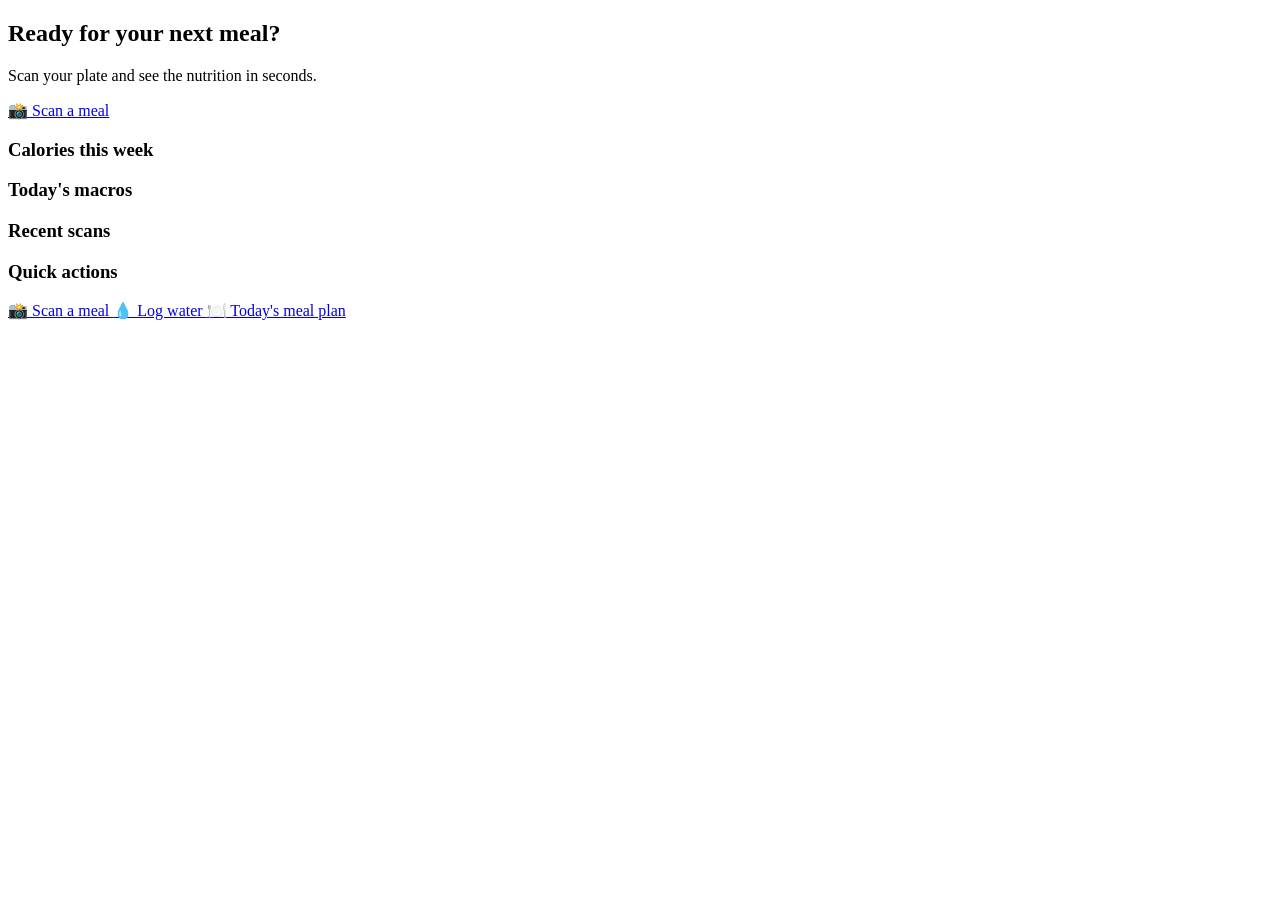
==== src/main/resources/static/dashboard.html @ 0609ef8a "Initial commit" ====
<!doctype html>

<html lang="en">

<head>

    <meta charset="utf-8">

    <meta
        name="viewport"
        content="width=device-width, initial-scale=1"
    >

    <title>
        Home · NutriScan AI
    </title>

    <link
        rel="stylesheet"
        href="/css/style.css"
    >

</head>

<body>

    <div
        id="view"
        class="hide"
    >

        <div class="banner">

            <div>

                <h2>
                    Ready for your next meal?
                </h2>

                <p>
                    Scan your plate and see the nutrition in seconds.
                </p>

            </div>

            <a
                class="btn primary"
                href="/scan.html"
            >
                📸 Scan a meal
            </a>

        </div>


        <div
            class="grid g4"
            id="stats"
        ></div>


        <div class="grid g21 mt">

            <div class="card">

                <h3>
                    Calories this week
                </h3>

                <div id="chart"></div>

            </div>


            <div class="card">

                <h3>
                    Today's macros
                </h3>

                <div id="don"></div>

            </div>

        </div>


        <div class="grid g21 mt">

            <div class="card">

                <h3>
                    Recent scans
                </h3>

                <div
                    class="list"
                    id="recent"
                ></div>

            </div>


            <div class="card">

                <h3>
                    Quick actions
                </h3>

                <div class="list">

                    <a
                        class="btn primary"
                        href="/scan.html"
                    >
                        📸 Scan a meal
                    </a>

                    <a
                        class="btn"
                        href="/water.html"
                    >
                        💧 Log water
                    </a>

                    <a
                        class="btn"
                        href="/mealplan.html"
                    >
                        🍽️ Today's meal plan
                    </a>

                </div>

            </div>

        </div>

    </div>


    <script src="/js/app.js"></script>


    <script>

        (async () => {

            const me = await NS.shell(
                "dashboard",
                'Home',
                'Your day at a glance'
            );


            const [s, r] = await Promise.all([
                NS.api('/stats'),
                NS.api('/scans?limit=5')
            ]);


            const t = s.today;


            const card = (l, v, u, pct) =>
                `<div class="card stat">

                    <small>
                        ${l}
                    </small>

                    <b>
                        ${v}

                        <small
                            style="display:inline;font-size:.9rem"
                        >
                            ${u}
                        </small>

                    </b>

                    <div class="bar">

                        <span
                            style="width:${Math.min(100, pct)}%"
                        ></span>

                    </div>

                </div>`;


            document.getElementById('stats').innerHTML =
                card(
                    '🔥 Calories today',
                    t.calories,
                    '/ ' + me.calTarget + ' kcal',
                    t.calories / me.calTarget * 100
                )

                +

                card(
                    '🥩 Protein today',
                    t.protein,
                    '/ ' + me.proteinTarget + ' g',
                    t.protein / me.proteinTarget * 100
                )

                +

                card(
                    '💧 Water today',
                    (t.water / 1000).toFixed(2),
                    '/ ' + me.waterTarget + ' L',
                    t.water / (me.waterTarget * 1000) * 100
                )

                +

                card(
                    '🔥 Scan streak',
                    s.streak,
                    'days',
                    s.streak / 7 * 100
                );


            NS.bars(
                document.getElementById('chart'),
                s.days,
                'calories'
            );


            NS.donut(
                document.getElementById('don'),
                t.protein,
                t.carbs,
                t.fat
            );


            document.getElementById('recent').innerHTML =
                r.length
                    ? r.map(NS.scanRow).join('')
                    : '<p class="empty">No scans yet. Scan your first meal to see it here.</p>';


        })().catch(
            e => console.error(e)
        );

    </script>

</body>

</html>
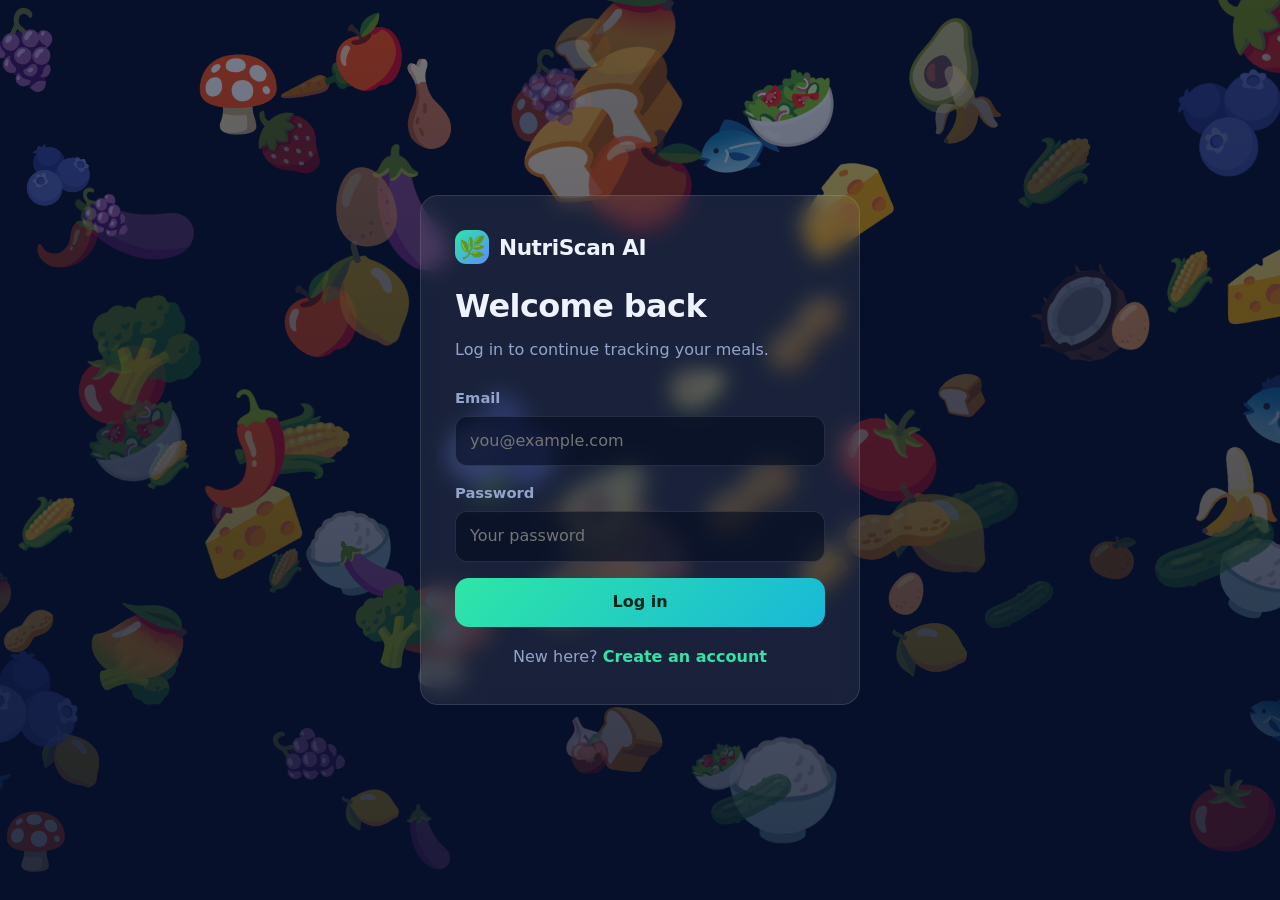
==== commit 0ab7b92f: "Spring Boot + MySQL backend, AI detection, layout fixes and deploy config" ====
--- a/src/main/resources/static/dashboard.html
+++ b/src/main/resources/static/dashboard.html
@@ -1,259 +1,11 @@
-<!doctype html>
-
-<html lang="en">
-
-<head>
-
-    <meta charset="utf-8">
-
-    <meta
-        name="viewport"
-        content="width=device-width, initial-scale=1"
-    >
-
-    <title>
-        Home · NutriScan AI
-    </title>
-
-    <link
-        rel="stylesheet"
-        href="/css/style.css"
-    >
-
-</head>
-
-<body>
-
-    <div
-        id="view"
-        class="hide"
-    >
-
-        <div class="banner">
-
-            <div>
-
-                <h2>
-                    Ready for your next meal?
-                </h2>
-
-                <p>
-                    Scan your plate and see the nutrition in seconds.
-                </p>
-
-            </div>
-
-            <a
-                class="btn primary"
-                href="/scan.html"
-            >
-                📸 Scan a meal
-            </a>
-
-        </div>
-
-
-        <div
-            class="grid g4"
-            id="stats"
-        ></div>
-
-
-        <div class="grid g21 mt">
-
-            <div class="card">
-
-                <h3>
-                    Calories this week
-                </h3>
-
-                <div id="chart"></div>
-
-            </div>
-
-
-            <div class="card">
-
-                <h3>
-                    Today's macros
-                </h3>
-
-                <div id="don"></div>
-
-            </div>
-
-        </div>
-
-
-        <div class="grid g21 mt">
-
-            <div class="card">
-
-                <h3>
-                    Recent scans
-                </h3>
-
-                <div
-                    class="list"
-                    id="recent"
-                ></div>
-
-            </div>
-
-
-            <div class="card">
-
-                <h3>
-                    Quick actions
-                </h3>
-
-                <div class="list">
-
-                    <a
-                        class="btn primary"
-                        href="/scan.html"
-                    >
-                        📸 Scan a meal
-                    </a>
-
-                    <a
-                        class="btn"
-                        href="/water.html"
-                    >
-                        💧 Log water
-                    </a>
-
-                    <a
-                        class="btn"
-                        href="/mealplan.html"
-                    >
-                        🍽️ Today's meal plan
-                    </a>
-
-                </div>
-
-            </div>
-
-        </div>
-
-    </div>
-
-
-    <script src="/js/app.js"></script>
-
-
-    <script>
-
-        (async () => {
-
-            const me = await NS.shell(
-                "dashboard",
-                'Home',
-                'Your day at a glance'
-            );
-
-
-            const [s, r] = await Promise.all([
-                NS.api('/stats'),
-                NS.api('/scans?limit=5')
-            ]);
-
-
-            const t = s.today;
-
-
-            const card = (l, v, u, pct) =>
-                `<div class="card stat">
-
-                    <small>
-                        ${l}
-                    </small>
-
-                    <b>
-                        ${v}
-
-                        <small
-                            style="display:inline;font-size:.9rem"
-                        >
-                            ${u}
-                        </small>
-
-                    </b>
-
-                    <div class="bar">
-
-                        <span
-                            style="width:${Math.min(100, pct)}%"
-                        ></span>
-
-                    </div>
-
-                </div>`;
-
-
-            document.getElementById('stats').innerHTML =
-                card(
-                    '🔥 Calories today',
-                    t.calories,
-                    '/ ' + me.calTarget + ' kcal',
-                    t.calories / me.calTarget * 100
-                )
-
-                +
-
-                card(
-                    '🥩 Protein today',
-                    t.protein,
-                    '/ ' + me.proteinTarget + ' g',
-                    t.protein / me.proteinTarget * 100
-                )
-
-                +
-
-                card(
-                    '💧 Water today',
-                    (t.water / 1000).toFixed(2),
-                    '/ ' + me.waterTarget + ' L',
-                    t.water / (me.waterTarget * 1000) * 100
-                )
-
-                +
-
-                card(
-                    '🔥 Scan streak',
-                    s.streak,
-                    'days',
-                    s.streak / 7 * 100
-                );
-
-
-            NS.bars(
-                document.getElementById('chart'),
-                s.days,
-                'calories'
-            );
-
-
-            NS.donut(
-                document.getElementById('don'),
-                t.protein,
-                t.carbs,
-                t.fat
-            );
-
-
-            document.getElementById('recent').innerHTML =
-                r.length
-                    ? r.map(NS.scanRow).join('')
-                    : '<p class="empty">No scans yet. Scan your first meal to see it here.</p>';
-
-
-        })().catch(
-            e => console.error(e)
-        );
-
-    </script>
-
-</body>
-
-</html>+<!doctype html><html lang="en"><head><meta charset="utf-8"><meta name="viewport" content="width=device-width,initial-scale=1"><title>Home · NutriScan AI</title><link rel="stylesheet" href="css/style.css"></head><body><div id="view" class="hide"><div class="banner"><div><h2>Ready for your next meal?</h2><p>Scan your plate and see the nutrition in seconds.</p></div><a class="btn primary" href="scan.html">📸 Scan a meal</a></div>
+<div class="grid g4" id="stats"></div>
+<div class="grid g21 mt"><div class="card"><h3>Calories this week</h3><div id="chart"></div></div><div class="card"><h3>Today's macros</h3><div id="don"></div></div></div>
+<div class="grid g21 mt"><div class="card"><h3>Recent scans</h3><div class="list" id="recent"></div></div>
+<div class="card"><h3>Quick actions</h3><div class="list"><a class="btn primary" href="scan.html">📸 Scan a meal</a><a class="btn" href="water.html">💧 Log water</a><a class="btn" href="mealplan.html">🍽️ Today's meal plan</a></div></div></div></div><script src="js/config.js"></script><script src="js/app.js"></script><script>(async()=>{const me=await NS.shell("dashboard",'Home','Your day at a glance');
+const [s,r]=await Promise.all([NS.api('/stats'),NS.api('/scans?limit=5')]);const t=s.today;
+const card=(l,v,u,pct)=>`<div class="card stat"><small>${l}</small><b>${v}<small style="display:inline;font-size:.9rem"> ${u}</small></b><div class="bar"><span style="width:${Math.min(100,pct)}%"></span></div></div>`;
+document.getElementById('stats').innerHTML=card('🔥 Calories today',t.calories,'/ '+me.calTarget+' kcal',t.calories/me.calTarget*100)+card('🥩 Protein today',t.protein,'/ '+me.proteinTarget+' g',t.protein/me.proteinTarget*100)+card('💧 Water today',(t.water/1000).toFixed(2),'/ '+me.waterTarget+' L',t.water/(me.waterTarget*1000)*100)+card('🔥 Scan streak',s.streak,'days',s.streak/7*100);
+NS.bars(document.getElementById('chart'),s.days,'calories');NS.donut(document.getElementById('don'),t.protein,t.carbs,t.fat);
+document.getElementById('recent').innerHTML=r.length?r.map(NS.scanRow).join(''):'<p class="empty">No scans yet. Scan your first meal to see it here.</p>';
+})().catch(e=>console.error(e));</script></body></html>
--- a/src/main/resources/static/css/style.css
+++ b/src/main/resources/static/css/style.css
@@ -0,0 +1,846 @@
+@import url('https://fonts.googleapis.com/css2?family=Bricolage+Grotesque:wght@500;700;800&family=DM+Sans:wght@400;500;700&display=swap');
+
+:root {
+  --ink: #06102a;
+  --ink2: #0c1b42;
+  --panel: rgba(255,255,255,.055);
+  --line: rgba(255,255,255,.11);
+  --txt: #eef3ff;
+  --mut: #93a4cc;
+  --leaf: #2ee6a6;
+  --sky: #5b8cff;
+  --citrus: #ffb547;
+  --coral: #ff6b7a;
+  --r: 18px;
+}
+
+* {
+  box-sizing: border-box;
+  margin: 0;
+  padding: 0;
+}
+
+html {
+  scroll-behavior: smooth;
+}
+
+body {
+  font-family: 'DM Sans',system-ui,sans-serif;
+  color: var(--txt);
+  min-height: 100vh;
+  line-height: 1.55;
+  background: linear-gradient(rgba(6,16,42,.9),rgba(6,16,42,.95)),url('../img/bg.jpg') center/cover fixed,url('../img/food-bg.svg') center/cover fixed,var(--ink);
+}
+
+h1,
+h2,
+h3,
+.brand {
+  font-family: 'Bricolage Grotesque','DM Sans',system-ui,sans-serif;
+  letter-spacing: -.02em;
+}
+
+a {
+  color: inherit;
+  text-decoration: none;
+}
+
+button,
+input,
+select,
+textarea {
+  font: inherit;
+  color: inherit;
+}
+
+:focus-visible {
+  outline: 2px solid var(--leaf);
+  outline-offset: 2px;
+}
+
+.hide {
+  display: none!important;
+}
+
+.btn {
+  display: inline-flex;
+  align-items: center;
+  gap: 8px;
+  justify-content: center;
+  padding: 12px 22px;
+  border-radius: 14px;
+  border: 1px solid var(--line);
+  background: var(--panel);
+  cursor: pointer;
+  font-weight: 700;
+  transition: .2s;
+}
+
+.btn:hover {
+  border-color: var(--leaf);
+  transform: translateY(-1px);
+}
+
+.btn.primary {
+  background: linear-gradient(135deg,var(--leaf),#19b8d8);
+  color: #03241b;
+  border: 0;
+}
+
+.btn.danger {
+  border-color: #ff6b7a66;
+  color: var(--coral);
+}
+
+.btn.sm {
+  padding: 8px 14px;
+  font-size: .9rem;
+  border-radius: 11px;
+}
+
+.field {
+  display: flex;
+  flex-direction: column;
+  gap: 6px;
+  margin-bottom: 16px;
+}
+
+.field label {
+  font-weight: 700;
+  font-size: .92rem;
+  color: var(--mut);
+}
+
+.input {
+  background: rgba(3,10,30,.6);
+  border: 1px solid var(--line);
+  border-radius: 12px;
+  padding: 12px 14px;
+  width: 100%;
+}
+
+.input:focus {
+  border-color: var(--leaf);
+  outline: 0;
+}
+
+select.input option {
+  background: #0c1b42;
+}
+
+.shell {
+  display: grid;
+  grid-template-columns: 250px 1fr;
+  min-height: 100vh;
+}
+
+.side {
+  position: sticky;
+  top: 0;
+  height: 100vh;
+  padding: 24px 16px;
+  border-right: 1px solid var(--line);
+  background: rgba(4,10,28,.55);
+  backdrop-filter: blur(14px);
+  display: flex;
+  flex-direction: column;
+  gap: 6px;
+}
+
+.brand {
+  font-size: 1.35rem;
+  font-weight: 800;
+  display: flex;
+  align-items: center;
+  gap: 10px;
+  padding: 0 10px 18px;
+}
+
+.brand i {
+  width: 34px;
+  height: 34px;
+  border-radius: 11px;
+  background: linear-gradient(135deg,var(--leaf),var(--sky));
+  display: grid;
+  place-items: center;
+  font-style: normal;
+}
+
+.nav a {
+  display: flex;
+  align-items: center;
+  gap: 12px;
+  padding: 11px 14px;
+  border-radius: 12px;
+  color: var(--mut);
+  font-weight: 500;
+}
+
+.nav a:hover {
+  background: var(--panel);
+  color: var(--txt);
+}
+
+.nav a.on {
+  background: rgba(46,230,166,.13);
+  color: var(--leaf);
+  font-weight: 700;
+}
+
+.side .grow {
+  flex: 1;
+}
+
+.main {
+  padding: 28px clamp(16px,3.5vw,44px) 60px;
+  min-width: 0;
+}
+
+.top {
+  display: flex;
+  justify-content: space-between;
+  align-items: center;
+  gap: 16px;
+  margin-bottom: 26px;
+}
+
+.top h1 {
+  font-size: clamp(1.6rem,3vw,2.2rem);
+}
+
+.top p {
+  color: var(--mut);
+}
+
+.avatar {
+  width: 42px;
+  height: 42px;
+  border-radius: 50%;
+  background: linear-gradient(135deg,var(--citrus),var(--coral));
+  display: grid;
+  place-items: center;
+  font-weight: 800;
+  color: #2a1200;
+  flex: none;
+}
+
+.card {
+  background: var(--panel);
+  border: 1px solid var(--line);
+  border-radius: var(--r);
+  padding: 22px;
+  backdrop-filter: blur(10px);
+}
+
+.card h3 {
+  font-size: 1.1rem;
+  margin-bottom: 14px;
+}
+
+.grid {
+  display: grid;
+  gap: 18px;
+}
+
+.g2 {
+  grid-template-columns: repeat(2,minmax(0,1fr));
+}
+
+.g3 {
+  grid-template-columns: repeat(3,minmax(0,1fr));
+}
+
+.g4 {
+  grid-template-columns: repeat(4,minmax(0,1fr));
+}
+
+.g21 {
+  grid-template-columns: 2fr 1fr;
+}
+
+.mt {
+  margin-top: 18px;
+}
+
+.stat small {
+  color: var(--mut);
+  display: block;
+}
+
+.stat b {
+  font-family: 'Bricolage Grotesque','DM Sans',system-ui,sans-serif;
+  font-size: 2rem;
+  display: block;
+  line-height: 1.2;
+}
+
+.bar {
+  height: 9px;
+  background: rgba(255,255,255,.09);
+  border-radius: 9px;
+  overflow: hidden;
+  margin-top: 12px;
+}
+
+.bar span {
+  display: block;
+  height: 100%;
+  border-radius: 9px;
+  background: linear-gradient(90deg,var(--leaf),var(--sky));
+  transition: width .8s;
+}
+
+.list {
+  display: flex;
+  flex-direction: column;
+  gap: 10px;
+}
+
+.row {
+  display: flex;
+  align-items: center;
+  gap: 14px;
+  padding: 12px 14px;
+  border-radius: 14px;
+  background: rgba(255,255,255,.04);
+  border: 1px solid transparent;
+}
+
+a.row:hover {
+  border-color: var(--line);
+}
+
+.row img,
+.thumb {
+  width: 54px;
+  height: 54px;
+  border-radius: 12px;
+  object-fit: cover;
+  background: #1b2b5c;
+  display: grid;
+  place-items: center;
+  font-size: 1.5rem;
+  flex: none;
+}
+
+.row .grow {
+  flex: 1;
+  min-width: 0;
+}
+
+.row small {
+  color: var(--mut);
+}
+
+.pill {
+  padding: 4px 12px;
+  border-radius: 99px;
+  background: rgba(46,230,166,.14);
+  color: var(--leaf);
+  font-size: .82rem;
+  font-weight: 700;
+  white-space: nowrap;
+}
+
+.empty {
+  text-align: center;
+  color: var(--mut);
+  padding: 30px 10px;
+}
+
+.macro {
+  border-radius: 16px;
+  padding: 18px;
+  text-align: center;
+}
+
+.macro b {
+  font-family: 'Bricolage Grotesque','DM Sans',system-ui,sans-serif;
+  font-size: 1.8rem;
+  display: block;
+}
+
+.macro.cal {
+  background: rgba(255,181,71,.15);
+}
+
+.macro.pro {
+  background: rgba(255,107,122,.15);
+}
+
+.macro.car {
+  background: rgba(91,140,255,.16);
+}
+
+.macro.fat {
+  background: rgba(46,230,166,.14);
+}
+
+.drop {
+  border: 2px dashed var(--line);
+  border-radius: 22px;
+  min-height: 300px;
+  display: grid;
+  place-items: center;
+  text-align: center;
+  cursor: pointer;
+  transition: .2s;
+  overflow: hidden;
+}
+
+.drop:hover,
+.drop.over {
+  border-color: var(--leaf);
+  background: rgba(46,230,166,.06);
+}
+
+.drop img {
+  width: 100%;
+  max-height: 420px;
+  object-fit: cover;
+}
+
+.steps {
+  display: flex;
+  flex-direction: column;
+  gap: 8px;
+}
+
+.step {
+  display: flex;
+  gap: 12px;
+  align-items: center;
+  color: var(--mut);
+  padding: 10px 12px;
+  border-radius: 12px;
+}
+
+.step .dot {
+  width: 26px;
+  height: 26px;
+  border-radius: 50%;
+  border: 2px solid var(--line);
+  display: grid;
+  place-items: center;
+  font-size: .8rem;
+  flex: none;
+}
+
+.step.act {
+  color: var(--txt);
+  background: rgba(91,140,255,.14);
+}
+
+.step.act .dot {
+  border-color: var(--sky);
+  animation: pulse 1s infinite;
+}
+
+.step.done {
+  color: var(--leaf);
+}
+
+.step.done .dot {
+  background: var(--leaf);
+  border-color: var(--leaf);
+  color: #03241b;
+}
+
+@keyframes pulse {
+  50% {
+    box-shadow: 0 0 0 6px rgba(91,140,255,.25);
+  }
+}
+
+.glasses {
+  display: grid;
+  grid-template-columns: repeat(5,1fr);
+  gap: 12px;
+}
+
+.glass {
+  aspect-ratio: 3/4;
+  border-radius: 6px 6px 18px 18px;
+  border: 2px solid var(--line);
+  position: relative;
+  overflow: hidden;
+}
+
+.glass i {
+  position: absolute;
+  inset: auto 0 0 0;
+  background: linear-gradient(#5bd0ff,#2f6bff);
+  height: 0;
+  transition: height .6s;
+}
+
+.chart {
+  display: flex;
+  align-items: flex-end;
+  gap: 14px;
+  height: 240px;
+  position: relative;
+}
+
+.chart .col {
+  flex: 1;
+  display: flex;
+  flex-direction: column;
+  align-items: center;
+  justify-content: flex-end;
+  height: 100%;
+  gap: 6px;
+}
+
+.chart .col small {
+  color: var(--mut);
+  font-size: .75rem;
+  height: 16px;
+}
+
+.chart .plot {
+  width: 100%;
+  flex: 1;
+  display: flex;
+  align-items: flex-end;
+  justify-content: center;
+}
+
+.chart .b {
+  width: 100%;
+  max-width: 46px;
+  border-radius: 10px 10px 4px 4px;
+  background: linear-gradient(var(--sky),#2b47b8);
+  min-height: 4px;
+  transition: height .8s;
+}
+
+.chart .b.today {
+  background: linear-gradient(var(--leaf),#0d8f6b);
+}
+
+.chart .col span {
+  color: var(--mut);
+  font-size: .85rem;
+}
+
+.donut {
+  width: 170px;
+  height: 170px;
+  border-radius: 50%;
+  margin: auto;
+  display: grid;
+  place-items: center;
+}
+
+.donut div {
+  width: 116px;
+  height: 116px;
+  border-radius: 50%;
+  background: #0b1838;
+  display: grid;
+  place-items: center;
+  text-align: center;
+  font-weight: 700;
+  line-height: 1.2;
+}
+
+.legend {
+  display: flex;
+  gap: 16px;
+  justify-content: center;
+  margin-top: 14px;
+  color: var(--mut);
+  font-size: .9rem;
+  flex-wrap: wrap;
+}
+
+.toast {
+  position: fixed;
+  bottom: 24px;
+  left: 50%;
+  transform: translateX(-50%);
+  background: #12244f;
+  border: 1px solid var(--leaf);
+  padding: 12px 20px;
+  border-radius: 14px;
+  z-index: 99;
+  box-shadow: 0 10px 40px #0008;
+}
+
+.toast.err {
+  border-color: var(--coral);
+}
+
+.stars {
+  color: var(--citrus);
+  letter-spacing: 2px;
+}
+
+.starpick span {
+  font-size: 1.8rem;
+  cursor: pointer;
+  color: var(--mut);
+}
+
+.starpick span.on {
+  color: var(--citrus);
+}
+
+details {
+  border: 1px solid var(--line);
+  border-radius: 14px;
+  padding: 16px 18px;
+  background: var(--panel);
+}
+
+summary {
+  cursor: pointer;
+  font-weight: 700;
+}
+
+details p {
+  color: var(--mut);
+  margin-top: 10px;
+}
+
+.tabs {
+  display: flex;
+  gap: 10px;
+  flex-wrap: wrap;
+}
+
+.tabs .btn.on {
+  border-color: var(--leaf);
+  background: rgba(46,230,166,.14);
+  color: var(--leaf);
+}
+
+.pubnav {
+  display: flex;
+  justify-content: space-between;
+  align-items: center;
+  padding: 20px clamp(16px,5vw,64px);
+}
+
+.hero {
+  min-height: calc(100vh - 84px);
+  display: grid;
+  grid-template-columns: 1.1fr .9fr;
+  gap: 40px;
+  align-items: center;
+  padding: 40px clamp(16px,5vw,64px) 60px;
+  max-width: 1300px;
+  margin: auto;
+}
+
+.hero h1 {
+  font-size: clamp(2.4rem,5.5vw,4.4rem);
+  line-height: 1.05;
+  margin-bottom: 18px;
+}
+
+.hero p {
+  color: var(--mut);
+  font-size: 1.15rem;
+  max-width: 520px;
+  margin-bottom: 26px;
+}
+
+.plate {
+  aspect-ratio: 1;
+  width: min(460px,100%);
+  margin: auto;
+  border-radius: 50%;
+  background: radial-gradient(circle at 35% 30%,#fff,#dfe8ff 60%,#9fb4ee);
+  display: grid;
+  place-items: center;
+  font-size: 7rem;
+  position: relative;
+  box-shadow: 0 30px 80px #0009;
+}
+
+.plate .tag {
+  position: absolute;
+  background: #0c1b42;
+  color: var(--txt);
+  font-size: 1rem;
+  font-family: 'DM Sans',system-ui,sans-serif;
+  padding: 8px 14px;
+  border-radius: 14px;
+  border: 1px solid var(--line);
+  font-weight: 700;
+}
+
+.section {
+  max-width: 1200px;
+  margin: auto;
+  padding: 30px clamp(16px,5vw,64px);
+}
+
+.section h2 {
+  font-size: 2rem;
+  margin-bottom: 22px;
+}
+
+.auth {
+  min-height: 100vh;
+  display: grid;
+  place-items: center;
+  padding: 20px;
+  background: linear-gradient(rgba(6,16,42,.55),rgba(6,16,42,.8)),url('../img/bg.jpg') center/cover fixed,url('../img/food-bg.svg') center/cover fixed,var(--ink);
+}
+
+.auth .card {
+  width: min(440px,100%);
+  padding: 34px;
+  background: rgba(255,255,255,.08);
+}
+
+.auth h1 {
+  font-size: 2rem;
+  margin-bottom: 6px;
+}
+
+.auth p.sub {
+  color: var(--mut);
+  margin-bottom: 24px;
+}
+
+@media(max-width:1000px) {
+  .g4 {
+    grid-template-columns: repeat(2,1fr);
+  }
+
+  .g3 {
+    grid-template-columns: 1fr 1fr;
+  }
+
+  .g21 {
+    grid-template-columns: 1fr;
+  }
+
+  .hero {
+    grid-template-columns: 1fr;
+  }
+}
+
+@media(max-width:820px) {
+  .shell {
+    grid-template-columns: 1fr;
+  }
+
+  .side {
+    position: fixed;
+    bottom: 0;
+    top: auto;
+    left: 0;
+    right: 0;
+    height: auto;
+    flex-direction: row;
+    padding: 8px;
+    z-index: 50;
+    border-right: 0;
+    border-top: 1px solid var(--line);
+    overflow-x: auto;
+  }
+
+  .side .brand,
+  .side .grow,
+  .side .lo {
+    display: none;
+  }
+
+  .nav {
+    display: flex;
+    gap: 2px;
+  }
+
+  .nav a {
+    flex-direction: column;
+    gap: 2px;
+    font-size: .7rem;
+    padding: 8px 10px;
+    white-space: nowrap;
+  }
+
+  .main {
+    padding-bottom: 100px;
+  }
+
+  .g2,
+  .g3 {
+    grid-template-columns: 1fr;
+  }
+}
+
+@media(prefers-reduced-motion:reduce) {
+  * {
+    transition: none!important;
+    animation: none!important;
+  }
+}
+
+.pubwrap {
+  min-height: 100vh;
+  background: linear-gradient(rgba(6,16,42,.62),rgba(6,16,42,.9) 85%),url('../img/bg.jpg') center/cover fixed,url('../img/food-bg.svg') center/cover fixed,var(--ink);
+}
+
+.banner {
+  border-radius: 22px;
+  padding: 28px 30px;
+  margin-bottom: 22px;
+  display: flex;
+  justify-content: space-between;
+  align-items: center;
+  gap: 18px;
+  flex-wrap: wrap;
+  background: linear-gradient(100deg,rgba(6,16,42,.85),rgba(6,16,42,.35)),url('../img/bg.jpg') center/cover,url('../img/food-bg.svg') center/cover;
+  border: 1px solid var(--line);
+}
+
+.banner h2 {
+  font-size: 1.6rem;
+}
+
+.banner p {
+  color: var(--mut);
+}
+
+.side {
+  background: rgba(4,10,28,.72);
+}
+
+/* ---------- layout safeguards (alignment fixes) ---------- */
+html {
+  -webkit-text-size-adjust: 100%;
+}
+
+img {
+  max-width: 100%;
+}
+
+.main > .top,
+.main > #slot {
+  max-width: 1200px;
+  margin-left: auto;
+  margin-right: auto;
+}
+
+.pubnav {
+  max-width: 1300px;
+  margin: 0 auto;
+}
+
+.hero p {
+  color: #b9c6e6;
+}
+
+.pubwrap {
+  background: linear-gradient(rgba(6,16,42,.8), rgba(6,16,42,.95) 85%), url('../img/bg.jpg') center/cover fixed, url('../img/food-bg.svg') center/cover fixed, var(--ink);
+}
+
+.toast {
+  max-width: calc(100vw - 32px);
+  text-align: center;
+}
